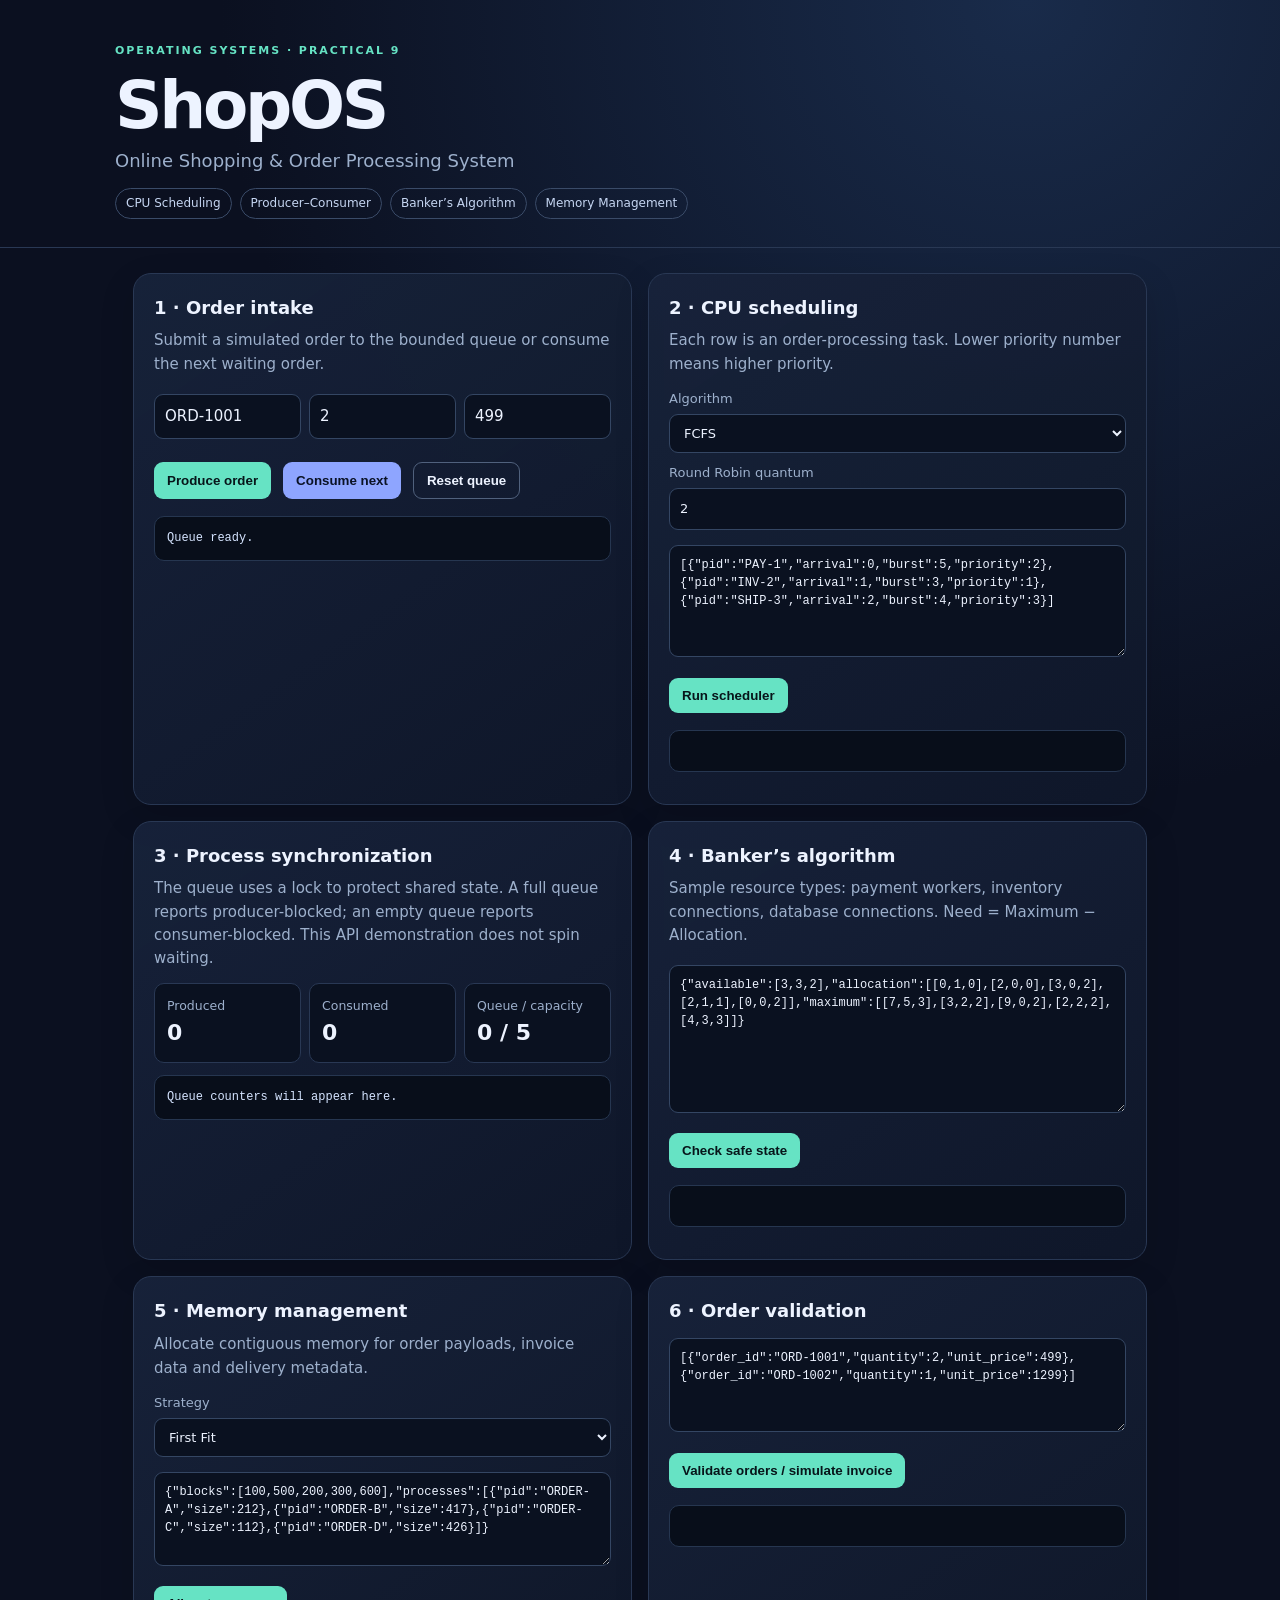
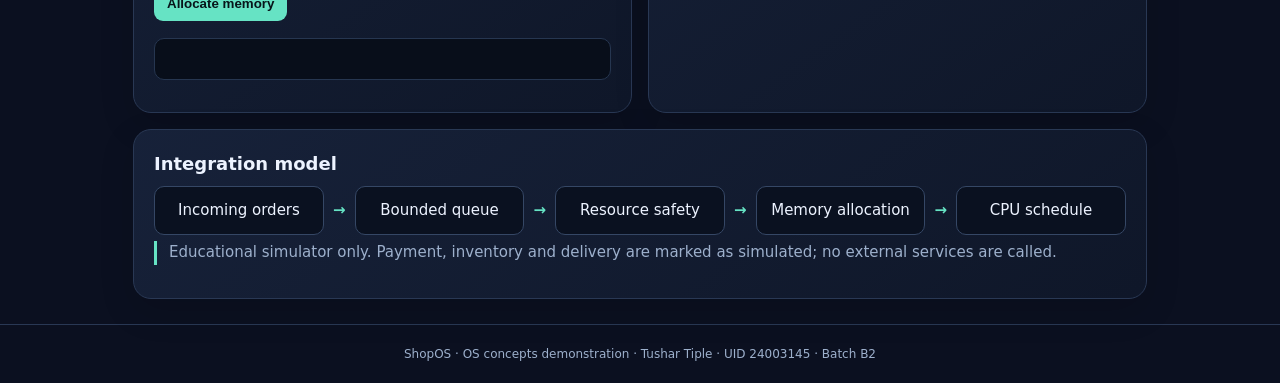
==== templates/index.html @ 1ca56726 "Initial commit" ====
<!doctype html>
<html lang="en"><head><meta charset="utf-8"><meta name="viewport" content="width=device-width,initial-scale=1">
<title>ShopOS | Order Processing Simulator</title><link rel="stylesheet" href="/static/style.css"></head>
<body><header><div class="eyebrow">OPERATING SYSTEMS · PRACTICAL 9</div><h1>ShopOS</h1><p>Online Shopping &amp; Order Processing System</p><div class="chips"><span>CPU Scheduling</span><span>Producer–Consumer</span><span>Banker’s Algorithm</span><span>Memory Management</span></div></header>
<main>
<section class="panel"><h2>1 · Order intake</h2><p>Submit a simulated order to the bounded queue or consume the next waiting order.</p>
<div class="row"><input id="orderId" value="ORD-1001" aria-label="Order ID"><input id="qty" type="number" value="2" min="1" aria-label="Quantity"><input id="price" type="number" value="499" min="0" aria-label="Unit price"></div>
<div class="row"><button onclick="orderAction('produce')">Produce order</button><button class="secondary" onclick="orderAction('consume')">Consume next</button><button class="ghost" onclick="orderAction('reset')">Reset queue</button></div><pre id="queueOut">Queue ready.</pre></section>
<section class="panel"><h2>2 · CPU scheduling</h2><p>Each row is an order-processing task. Lower priority number means higher priority.</p>
<label>Algorithm <select id="schedAlg"><option>FCFS</option><option>SJF</option><option>Priority</option><option>Round Robin</option></select></label>
<label>Round Robin quantum <input id="quantum" type="number" value="2" min="1"></label>
<textarea id="processes" rows="5">[{"pid":"PAY-1","arrival":0,"burst":5,"priority":2},{"pid":"INV-2","arrival":1,"burst":3,"priority":1},{"pid":"SHIP-3","arrival":2,"burst":4,"priority":3}]</textarea>
<button onclick="runScheduling()">Run scheduler</button><pre id="schedOut"></pre></section>
<section class="panel"><h2>3 · Process synchronization</h2><p>The queue uses a lock to protect shared state. A full queue reports producer-blocked; an empty queue reports consumer-blocked. This API demonstration does not spin waiting.</p><div class="statrow"><div><small>Produced</small><strong id="produced">0</strong></div><div><small>Consumed</small><strong id="consumed">0</strong></div><div><small>Queue / capacity</small><strong id="qcount">0 / 5</strong></div></div><pre id="syncOut">Queue counters will appear here.</pre></section>
<section class="panel"><h2>4 · Banker’s algorithm</h2><p>Sample resource types: payment workers, inventory connections, database connections. Need = Maximum − Allocation.</p>
<textarea id="bankerData" rows="7">{"available":[3,3,2],"allocation":[[0,1,0],[2,0,0],[3,0,2],[2,1,1],[0,0,2]],"maximum":[[7,5,3],[3,2,2],[9,0,2],[2,2,2],[4,3,3]]}</textarea>
<button onclick="runBanker()">Check safe state</button><pre id="bankerOut"></pre></section>
<section class="panel"><h2>5 · Memory management</h2><p>Allocate contiguous memory for order payloads, invoice data and delivery metadata.</p>
<label>Strategy <select id="memAlg"><option>First Fit</option><option>Best Fit</option><option>Worst Fit</option></select></label>
<textarea id="memoryData" rows="4">{"blocks":[100,500,200,300,600],"processes":[{"pid":"ORDER-A","size":212},{"pid":"ORDER-B","size":417},{"pid":"ORDER-C","size":112},{"pid":"ORDER-D","size":426}]}</textarea>
<button onclick="runMemory()">Allocate memory</button><pre id="memoryOut"></pre></section>
<section class="panel"><h2>6 · Order validation</h2><textarea id="ordersData" rows="4">[{"order_id":"ORD-1001","quantity":2,"unit_price":499},{"order_id":"ORD-1002","quantity":1,"unit_price":1299}]</textarea><button onclick="runOrders()">Validate orders / simulate invoice</button><pre id="ordersOut"></pre></section>
<section class="panel"><h2>Integration model</h2><div class="flow"><span>Incoming orders</span><b>→</b><span>Bounded queue</span><b>→</b><span>Resource safety</span><b>→</b><span>Memory allocation</span><b>→</b><span>CPU schedule</span></div><p class="note">Educational simulator only. Payment, inventory and delivery are marked as simulated; no external services are called.</p></section>
</main><footer>ShopOS · OS concepts demonstration · Tushar Tiple · UID 24003145 · Batch B2</footer><script src="/static/app.js"></script></body></html>
---- static/style.css ----
:root{--bg:#0b1020;--panel:#121b30;--line:#293854;--text:#edf3ff;--muted:#9db0cc;--accent:#66e3c4;--accent2:#8ea5ff}*{box-sizing:border-box}body{margin:0;background:radial-gradient(circle at 80% 0,#192b4a 0,transparent 36%),var(--bg);color:var(--text);font:15px/1.55 system-ui,Segoe UI,sans-serif}header{padding:42px max(22px,calc((100vw - 1050px)/2)) 28px;border-bottom:1px solid var(--line)}.eyebrow{font-size:11px;letter-spacing:.18em;color:var(--accent);font-weight:800}h1{font-size:clamp(40px,7vw,66px);line-height:1;margin:14px 0 8px;letter-spacing:-.05em}header p{color:var(--muted);font-size:18px}.chips{display:flex;gap:8px;flex-wrap:wrap}.chips span{border:1px solid #3a4b68;border-radius:999px;padding:5px 10px;font-size:12px;color:#c6d6f2}main{max-width:1050px;margin:25px auto;padding:0 18px;display:grid;grid-template-columns:repeat(2,minmax(0,1fr));gap:16px}.panel{background:linear-gradient(145deg,rgba(23,34,58,.97),rgba(15,23,41,.98));border:1px solid var(--line);border-radius:18px;padding:20px;box-shadow:0 12px 35px #0002;min-width:0}.panel:last-child{grid-column:1/-1}h2{margin:0 0 8px;font-size:18px}p{color:var(--muted);margin:6px 0 13px}.row{display:flex;gap:8px;margin:10px 0;flex-wrap:wrap}input,select,textarea{width:100%;background:#0a1120;border:1px solid #344663;border-radius:9px;padding:10px;color:var(--text);font:inherit;margin:5px 0 10px}input{flex:1;min-width:90px}label{display:block;color:var(--muted);font-size:13px}textarea{font:12px/1.5 ui-monospace,Consolas,monospace;resize:vertical}button{background:var(--accent);color:#07151a;border:0;border-radius:9px;padding:10px 13px;font-weight:800;cursor:pointer;margin:3px 4px 5px 0}button:hover{filter:brightness(1.08)}button.secondary{background:var(--accent2);color:#0a1225}button.ghost{background:transparent;border:1px solid #50617d;color:var(--text)}pre{white-space:pre-wrap;overflow-wrap:anywhere;background:#080e1a;border:1px solid #263650;border-radius:10px;padding:12px;min-height:42px;color:#d5e4ff;font:12px/1.55 ui-monospace,Consolas,monospace}.statrow{display:grid;grid-template-columns:repeat(3,1fr);gap:8px}.statrow div{background:#0a1120;border:1px solid var(--line);border-radius:10px;padding:12px}.statrow small{display:block;color:var(--muted)}.statrow strong{font-size:22px}.flow{display:flex;gap:9px;align-items:center;justify-content:space-between;flex-wrap:wrap}.flow span{background:#0a1120;border:1px solid #354765;border-radius:10px;padding:12px;flex:1;text-align:center}.flow b{color:var(--accent)}.note{border-left:3px solid var(--accent);padding-left:12px}footer{text-align:center;color:var(--muted);padding:20px;border-top:1px solid var(--line);font-size:12px}@media(max-width:760px){main{grid-template-columns:1fr}.panel:last-child{grid-column:auto}.flow{flex-direction:column;align-items:stretch}.flow b{transform:rotate(90deg);text-align:center}}
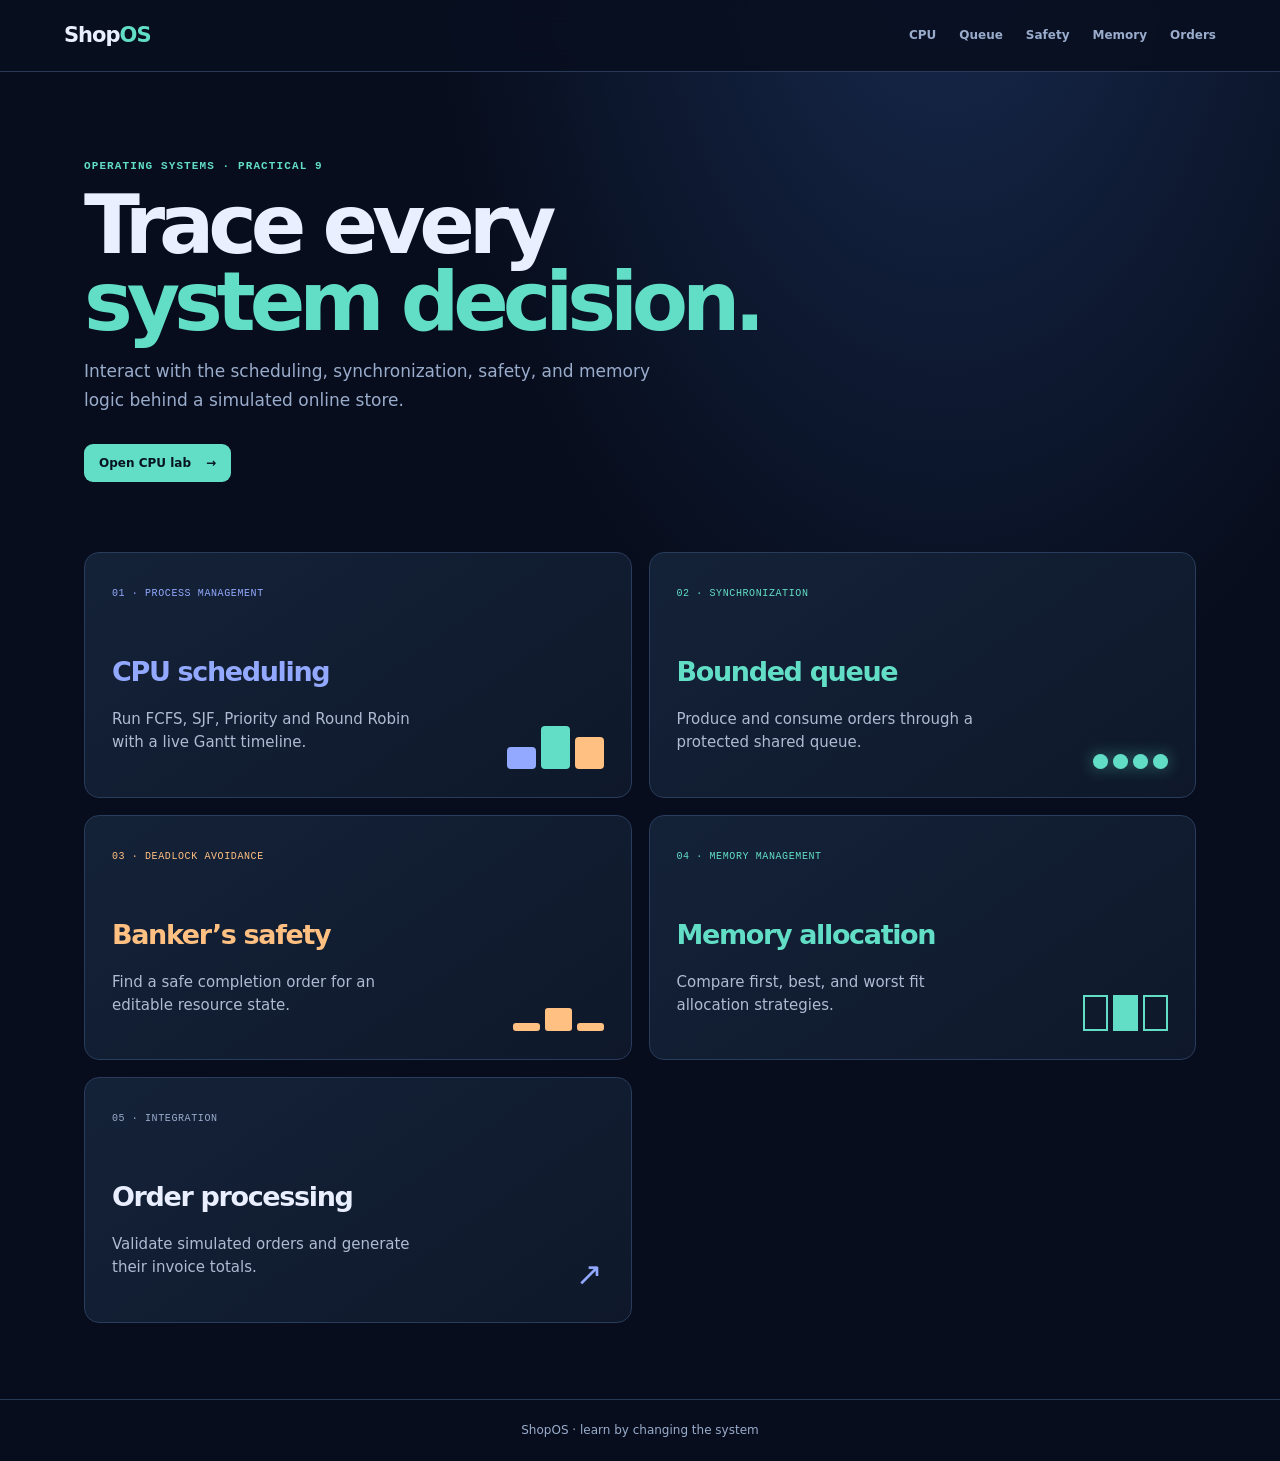
==== commit 18740749: "Build multi-page ShopOS visualizer" ====
--- a/templates/index.html
+++ b/templates/index.html
@@ -1,8 +1,6 @@
-<!doctype html>
-<html lang="en"><head><meta charset="utf-8"><meta name="viewport" content="width=device-width,initial-scale=1">
-<title>ShopOS | Order Processing Simulator</title><link rel="stylesheet" href="/static/style.css"></head>
-<body><header><div class="eyebrow">OPERATING SYSTEMS · PRACTICAL 9</div><h1>ShopOS</h1><p>Online Shopping &amp; Order Processing System</p><div class="chips"><span>CPU Scheduling</span><span>Producer–Consumer</span><span>Banker’s Algorithm</span><span>Memory Management</span></div></header>
-<main>
+<!doctype html><html lang="en"><head><meta charset="utf-8"><meta name="viewport" content="width=device-width,initial-scale=1"><title>ShopOS | OS Algorithm Visualizer</title><link rel="stylesheet" href="/static/style.css"></head>
+<body><header class="topbar"><a href="/" class="logo">Shop<span>OS</span></a><nav><a href="/cpu">CPU</a><a href="/queue">Queue</a><a href="/banker">Safety</a><a href="/memory">Memory</a><a href="/orders">Orders</a></nav></header>
+<main class="landing"><section class="landing-hero"><p class="eyebrow">Operating systems · practical 9</p><h1>Trace every<br><em>system decision.</em></h1><p>Interact with the scheduling, synchronization, safety, and memory logic behind a simulated online store.</p><a class="button" href="/cpu">Open CPU lab <b>→</b></a></section><section class="lab-grid"><a href="/cpu" class="card cpu"><small>01 · PROCESS MANAGEMENT</small><h2>CPU scheduling</h2><p>Run FCFS, SJF, Priority and Round Robin with a live Gantt timeline.</p><div class="decor timeline"><i></i><i></i><i></i></div></a><a href="/queue" class="card queue"><small>02 · SYNCHRONIZATION</small><h2>Bounded queue</h2><p>Produce and consume orders through a protected shared queue.</p><div class="decor dots"><i></i><i></i><i></i><i></i></div></a><a href="/banker" class="card banker"><small>03 · DEADLOCK AVOIDANCE</small><h2>Banker’s safety</h2><p>Find a safe completion order for an editable resource state.</p><div class="decor steps"><i></i><i></i><i></i></div></a><a href="/memory" class="card memory"><small>04 · MEMORY MANAGEMENT</small><h2>Memory allocation</h2><p>Compare first, best, and worst fit allocation strategies.</p><div class="decor blocks"><i></i><i></i><i></i></div></a><a href="/orders" class="card orders"><small>05 · INTEGRATION</small><h2>Order processing</h2><p>Validate simulated orders and generate their invoice totals.</p><div class="card-arrow">↗</div></a></section></main><footer>ShopOS · learn by changing the system</footer><!--
 <section class="panel"><h2>1 · Order intake</h2><p>Submit a simulated order to the bounded queue or consume the next waiting order.</p>
 <div class="row"><input id="orderId" value="ORD-1001" aria-label="Order ID"><input id="qty" type="number" value="2" min="1" aria-label="Quantity"><input id="price" type="number" value="499" min="0" aria-label="Unit price"></div>
 <div class="row"><button onclick="orderAction('produce')">Produce order</button><button class="secondary" onclick="orderAction('consume')">Consume next</button><button class="ghost" onclick="orderAction('reset')">Reset queue</button></div><pre id="queueOut">Queue ready.</pre></section>
@@ -21,4 +19,4 @@
 <button onclick="runMemory()">Allocate memory</button><pre id="memoryOut"></pre></section>
 <section class="panel"><h2>6 · Order validation</h2><textarea id="ordersData" rows="4">[{"order_id":"ORD-1001","quantity":2,"unit_price":499},{"order_id":"ORD-1002","quantity":1,"unit_price":1299}]</textarea><button onclick="runOrders()">Validate orders / simulate invoice</button><pre id="ordersOut"></pre></section>
 <section class="panel"><h2>Integration model</h2><div class="flow"><span>Incoming orders</span><b>→</b><span>Bounded queue</span><b>→</b><span>Resource safety</span><b>→</b><span>Memory allocation</span><b>→</b><span>CPU schedule</span></div><p class="note">Educational simulator only. Payment, inventory and delivery are marked as simulated; no external services are called.</p></section>
-</main><footer>ShopOS · OS concepts demonstration · Tushar Tiple · UID 24003145 · Batch B2</footer><script src="/static/app.js"></script></body></html>+</main><footer>ShopOS · OS concepts demonstration · Tushar Tiple · UID 24003145 · Batch B2</footer><script src="/static/app.js"></script></body></html>--></body></html>
--- a/static/style.css
+++ b/static/style.css
@@ -1 +1 @@
-:root{--bg:#0b1020;--panel:#121b30;--line:#293854;--text:#edf3ff;--muted:#9db0cc;--accent:#66e3c4;--accent2:#8ea5ff}*{box-sizing:border-box}body{margin:0;background:radial-gradient(circle at 80% 0,#192b4a 0,transparent 36%),var(--bg);color:var(--text);font:15px/1.55 system-ui,Segoe UI,sans-serif}header{padding:42px max(22px,calc((100vw - 1050px)/2)) 28px;border-bottom:1px solid var(--line)}.eyebrow{font-size:11px;letter-spacing:.18em;color:var(--accent);font-weight:800}h1{font-size:clamp(40px,7vw,66px);line-height:1;margin:14px 0 8px;letter-spacing:-.05em}header p{color:var(--muted);font-size:18px}.chips{display:flex;gap:8px;flex-wrap:wrap}.chips span{border:1px solid #3a4b68;border-radius:999px;padding:5px 10px;font-size:12px;color:#c6d6f2}main{max-width:1050px;margin:25px auto;padding:0 18px;display:grid;grid-template-columns:repeat(2,minmax(0,1fr));gap:16px}.panel{background:linear-gradient(145deg,rgba(23,34,58,.97),rgba(15,23,41,.98));border:1px solid var(--line);border-radius:18px;padding:20px;box-shadow:0 12px 35px #0002;min-width:0}.panel:last-child{grid-column:1/-1}h2{margin:0 0 8px;font-size:18px}p{color:var(--muted);margin:6px 0 13px}.row{display:flex;gap:8px;margin:10px 0;flex-wrap:wrap}input,select,textarea{width:100%;background:#0a1120;border:1px solid #344663;border-radius:9px;padding:10px;color:var(--text);font:inherit;margin:5px 0 10px}input{flex:1;min-width:90px}label{display:block;color:var(--muted);font-size:13px}textarea{font:12px/1.5 ui-monospace,Consolas,monospace;resize:vertical}button{background:var(--accent);color:#07151a;border:0;border-radius:9px;padding:10px 13px;font-weight:800;cursor:pointer;margin:3px 4px 5px 0}button:hover{filter:brightness(1.08)}button.secondary{background:var(--accent2);color:#0a1225}button.ghost{background:transparent;border:1px solid #50617d;color:var(--text)}pre{white-space:pre-wrap;overflow-wrap:anywhere;background:#080e1a;border:1px solid #263650;border-radius:10px;padding:12px;min-height:42px;color:#d5e4ff;font:12px/1.55 ui-monospace,Consolas,monospace}.statrow{display:grid;grid-template-columns:repeat(3,1fr);gap:8px}.statrow div{background:#0a1120;border:1px solid var(--line);border-radius:10px;padding:12px}.statrow small{display:block;color:var(--muted)}.statrow strong{font-size:22px}.flow{display:flex;gap:9px;align-items:center;justify-content:space-between;flex-wrap:wrap}.flow span{background:#0a1120;border:1px solid #354765;border-radius:10px;padding:12px;flex:1;text-align:center}.flow b{color:var(--accent)}.note{border-left:3px solid var(--accent);padding-left:12px}footer{text-align:center;color:var(--muted);padding:20px;border-top:1px solid var(--line);font-size:12px}@media(max-width:760px){main{grid-template-columns:1fr}.panel:last-child{grid-column:auto}.flow{flex-direction:column;align-items:stretch}.flow b{transform:rotate(90deg);text-align:center}}+:root{--bg:#070d1c;--panel:#111c30;--panel-2:#0a1324;--line:#273957;--text:#e9efff;--muted:#9aaccc;--mint:#62dec6;--blue:#93a9ff;--peach:#ffc082;--danger:#ff8d94}*{box-sizing:border-box}body{margin:0;background:radial-gradient(ellipse at 74% -10%,#182b50 0,transparent 39%),var(--bg);color:var(--text);font:15px/1.55 Inter,ui-sans-serif,system-ui,sans-serif}.topbar{height:72px;padding:0 max(5vw,28px);display:flex;align-items:center;justify-content:space-between;border-bottom:1px solid var(--line);background:#080f20e6;backdrop-filter:blur(12px);position:sticky;top:0;z-index:3}.logo{font-size:21px;font-weight:850;letter-spacing:-1px;text-decoration:none;color:var(--text)}.logo span,.eyebrow{color:var(--mint)}.topbar nav{display:flex;gap:23px}.topbar nav a{font-weight:800;font-size:12px;text-decoration:none;color:var(--muted)}.topbar nav a.active{color:var(--text);border-bottom:2px solid var(--mint);padding-bottom:4px}.landing,.module-page{max-width:1240px;margin:auto;padding:0 5vw 76px;display:block}.landing-hero{padding:88px 0 70px;max-width:720px}.eyebrow{font:800 11px ui-monospace,monospace;letter-spacing:.1em;text-transform:uppercase;margin:0}.landing h1,.intro h1{font-size:clamp(48px,7vw,82px);line-height:.94;letter-spacing:-.075em;margin:14px 0;color:var(--text)}.landing h1 em{font-style:normal;color:var(--mint)}.landing-hero>p:not(.eyebrow),.intro>p:last-child{color:var(--muted);max-width:590px;font-size:17px;line-height:1.7}.button,button{background:var(--mint);color:#071321;border:0;border-radius:9px;padding:12px 15px;display:inline-flex;gap:15px;align-items:center;text-decoration:none;font:800 12px system-ui;cursor:pointer;margin-top:12px;transition:transform .2s,filter .2s}.button:hover,button:hover{transform:translateY(-2px);filter:brightness(1.07)}.lab-grid{display:grid;grid-template-columns:repeat(2,1fr);gap:17px}.card{min-height:238px;border:1px solid #2a3c5b;border-radius:15px;padding:27px;text-decoration:none;color:var(--text);position:relative;overflow:hidden;background:linear-gradient(145deg,#142238,#0e182a);transition:.2s}.card:hover{transform:translateY(-4px);border-color:#46648f;box-shadow:0 19px 35px #0005}.card small,.result-head small,.stats small{font:10px ui-monospace,monospace;letter-spacing:.06em;color:var(--muted)}.card h2{font-size:27px;letter-spacing:-.05em;margin:48px 0 7px}.card p{color:#aebbd2;max-width:310px}.cpu h2,.cpu small{color:var(--blue)}.queue h2,.queue small,.memory h2,.memory small{color:var(--mint)}.banker h2,.banker small{color:var(--peach)}.decor{position:absolute;right:27px;bottom:28px;display:flex;gap:5px;align-items:end}.timeline i{width:29px;height:22px;background:var(--blue);border-radius:4px}.timeline i:nth-child(2){height:43px;background:var(--mint)}.timeline i:nth-child(3){height:32px;background:var(--peach)}.dots i{width:15px;height:15px;border-radius:50%;background:var(--mint);box-shadow:0 0 16px #62dec677}.steps i{width:27px;height:8px;background:var(--peach);border-radius:3px}.steps i:nth-child(2){height:23px}.blocks i{width:25px;height:36px;border:2px solid var(--mint)}.blocks i:nth-child(2){background:var(--mint)}.card-arrow{font-size:32px;position:absolute;right:28px;bottom:22px;color:var(--blue)}footer{text-align:center;color:var(--muted);padding:21px;border-top:1px solid var(--line);font-size:12px}.module-page{padding-top:61px}.intro{margin-bottom:38px}.intro h1{font-size:clamp(43px,5vw,68px)}.work{display:grid;grid-template-columns:330px 1fr;gap:18px}.work aside,.output{background:linear-gradient(145deg,#142238,#0d1729);border:1px solid #2a3c5b;border-radius:15px;padding:23px}.work aside{box-shadow:0 16px 35px #0003}.work label,.form-title{display:block;color:var(--text);font-weight:800;margin:0 0 18px}.form-title{font-size:16px;color:var(--mint)}.work input,.work select,.work textarea{display:block;width:100%;background:#091324;color:var(--text);border:1px solid #314563;border-radius:8px;padding:10px;font:12px ui-monospace,monospace;margin-top:7px}.work textarea{resize:vertical}.work input:focus,.work select:focus,.work textarea:focus{outline:2px solid #62dec655;border-color:var(--mint)}.work button{width:100%;justify-content:center}.work button.secondary{background:var(--blue);color:#09132a}.work button.ghost{background:transparent;color:var(--text);border:1px solid #405576}.output{min-height:440px}.result-head{display:flex;justify-content:space-between;align-items:start;border-bottom:1px solid var(--line);padding-bottom:20px}.result-head h2{font-size:22px;letter-spacing:-.045em;margin:5px 0}.badge{font:11px ui-monospace,monospace;background:#1b2c46;padding:8px;border-radius:6px;color:#cdd8ef}.badge.safe{background:#173c3b;color:var(--mint)}.badge.unsafe{background:#48252c;color:#ffb1b6}.gantt{height:205px;display:flex;align-items:center;padding:30px 0}.gantt.empty,.empty{display:grid;place-items:center;color:#8494ad;font:13px ui-monospace,monospace}.gantt-item{height:80px;color:#091326;display:grid;place-items:center;font:700 12px ui-monospace;position:relative;border-right:2px solid #101a2c;animation:rise .45s both}.gantt-item small{position:absolute;bottom:7px;color:#14223a;font-size:9px}.stats{display:grid;grid-template-columns:repeat(3,1fr);border:1px solid var(--line);border-radius:10px;overflow:hidden;margin:3px 0 18px}.stats div{padding:13px;border-right:1px solid var(--line)}.stats div:last-child{border:0}.stats strong{display:block;font-size:17px;margin-top:4px;color:var(--text)}.output pre{white-space:pre-wrap;overflow:auto;background:#081223;border:1px solid #293e5d;border-radius:9px;padding:12px;color:#bfd0ee;max-height:170px;font:12px/1.5 ui-monospace}.queue-visual,.sequence,.memory-visual,.order-visual{min-height:205px;padding:27px 0;display:flex;gap:9px;align-items:center;overflow:auto}.queue-slot{border:1px dashed #3d5375;border-radius:8px;min-width:100px;height:76px;padding:12px;display:grid;place-items:center;font:11px ui-monospace;color:#8193ae}.queue-slot.filled{background:#193d43;border-style:solid;border-color:#4bbbac;color:var(--mint);animation:rise .3s both}.sequence-step{min-width:110px;border:1px solid #3c897e;background:#15363a;border-radius:10px;padding:13px;display:grid;gap:6px;animation:rise .4s both}.sequence-step strong{font:700 16px ui-monospace;color:var(--mint)}.sequence-step small{font:10px ui-monospace;color:#aac6c2}.memory-visual{align-items:end;justify-content:center}.memory-block{min-width:90px;border-radius:9px 9px 3px 3px;background:#16383a;border:1px solid #469a8f;display:flex;flex-direction:column;justify-content:center;align-items:center;gap:5px;animation:rise .4s both}.memory-block strong{font-size:12px}.memory-block span{font:10px ui-monospace;color:#a4d4ca}.order-list{display:grid;gap:8px;padding:20px 0}.order-list article{display:grid;grid-template-columns:1fr auto 25px;gap:12px;align-items:center;padding:12px 13px;border:1px solid #2c4262;border-radius:9px;background:#0b1527;animation:rise .25s both}.order-list strong{display:block;font:700 13px ui-monospace;color:var(--mint)}.order-list small{display:block;color:var(--muted);font-size:11px}.order-list>article>span{font:700 13px ui-monospace;color:var(--text)}.icon-button{width:24px;height:24px;padding:0;margin:0;background:#2a3850;color:#d9e4f8;font-size:18px;line-height:1;justify-content:center}.order-visual{align-items:stretch;min-height:100px;padding-top:8px}.order-visual article{min-width:150px;padding:15px;border:1px solid #479788;background:#14363a;border-radius:10px;display:grid;gap:6px}.order-visual article span{font:700 19px ui-monospace;color:var(--mint)}.order-visual small{font:10px ui-monospace;color:#afcfc8}@keyframes rise{from{opacity:0;transform:translateY(12px)}to{opacity:1;transform:none}}@media(max-width:720px){.topbar{height:62px}.topbar nav{gap:10px}.topbar nav a{font-size:10px}.landing-hero{padding-top:60px}.lab-grid,.work{grid-template-columns:1fr}.module-page{padding-top:42px}.card{min-height:210px}.work aside,.output{padding:18px}.output{min-height:350px}}
